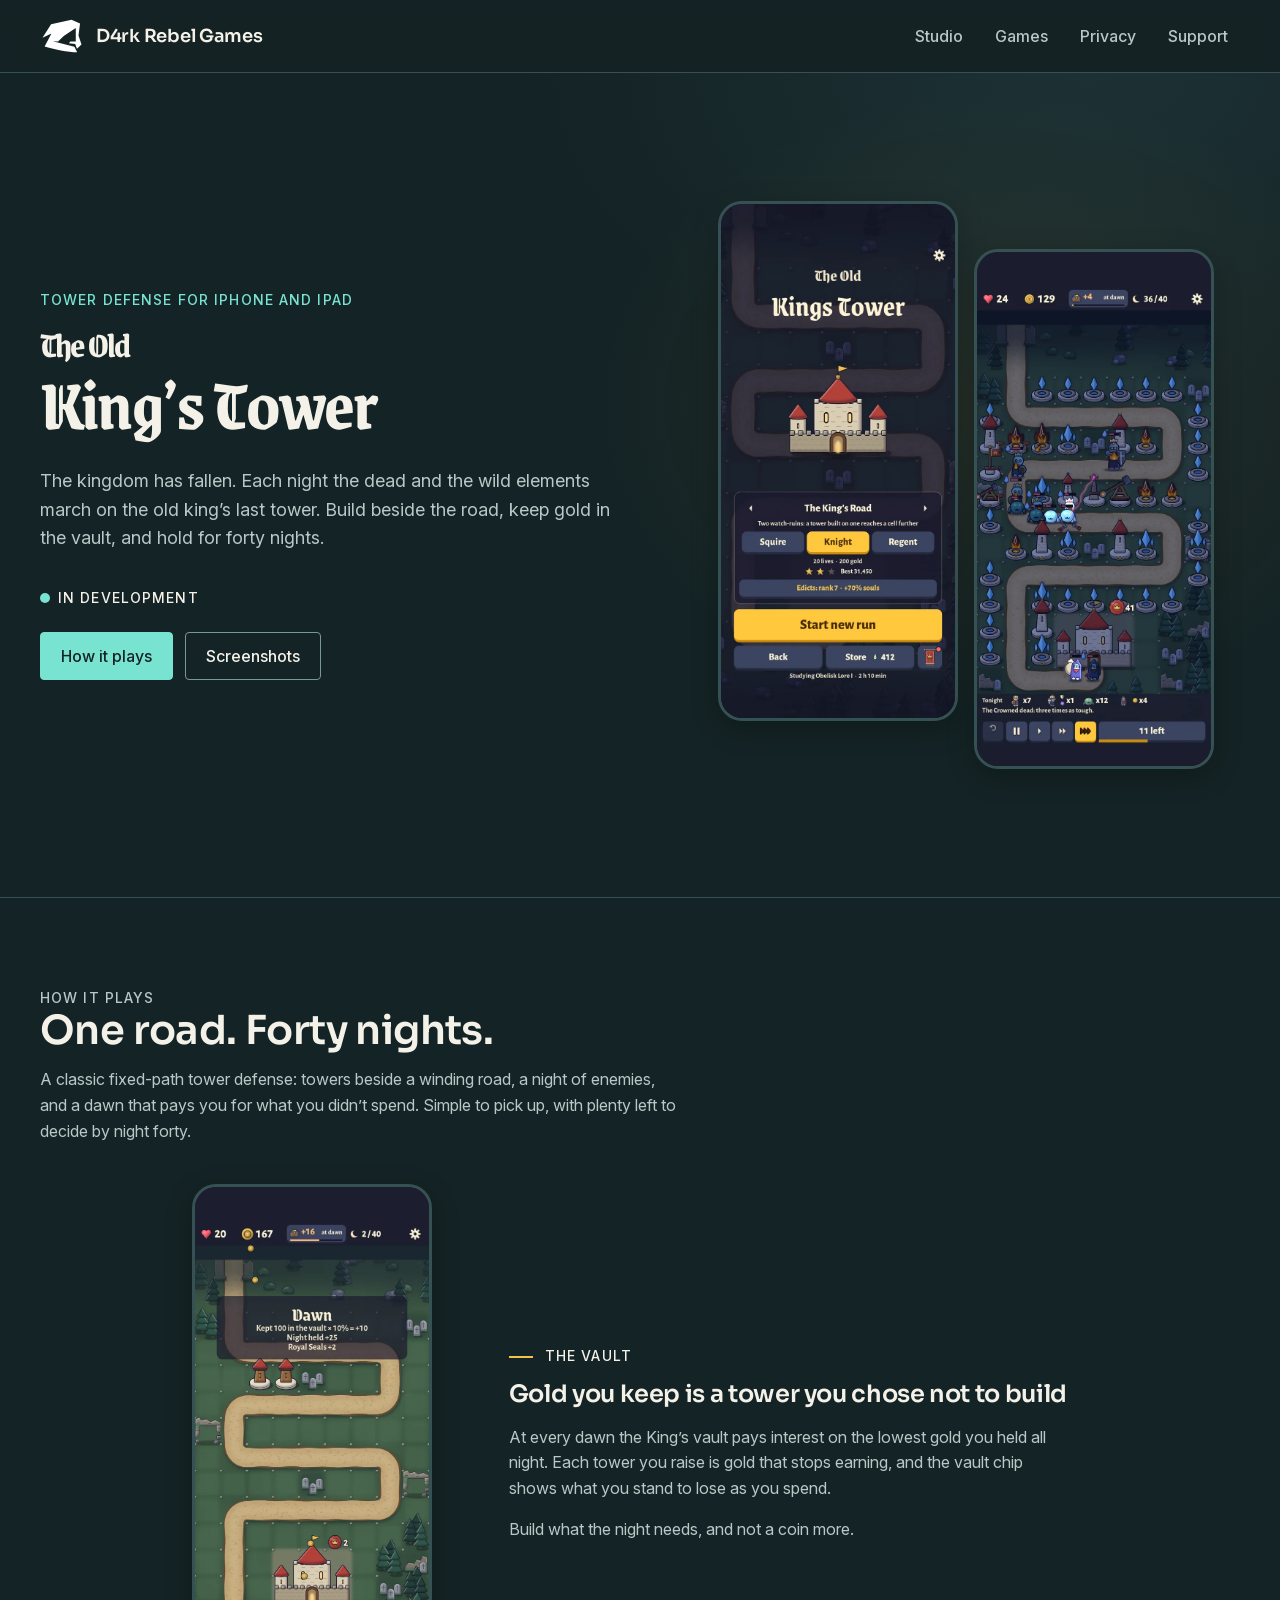
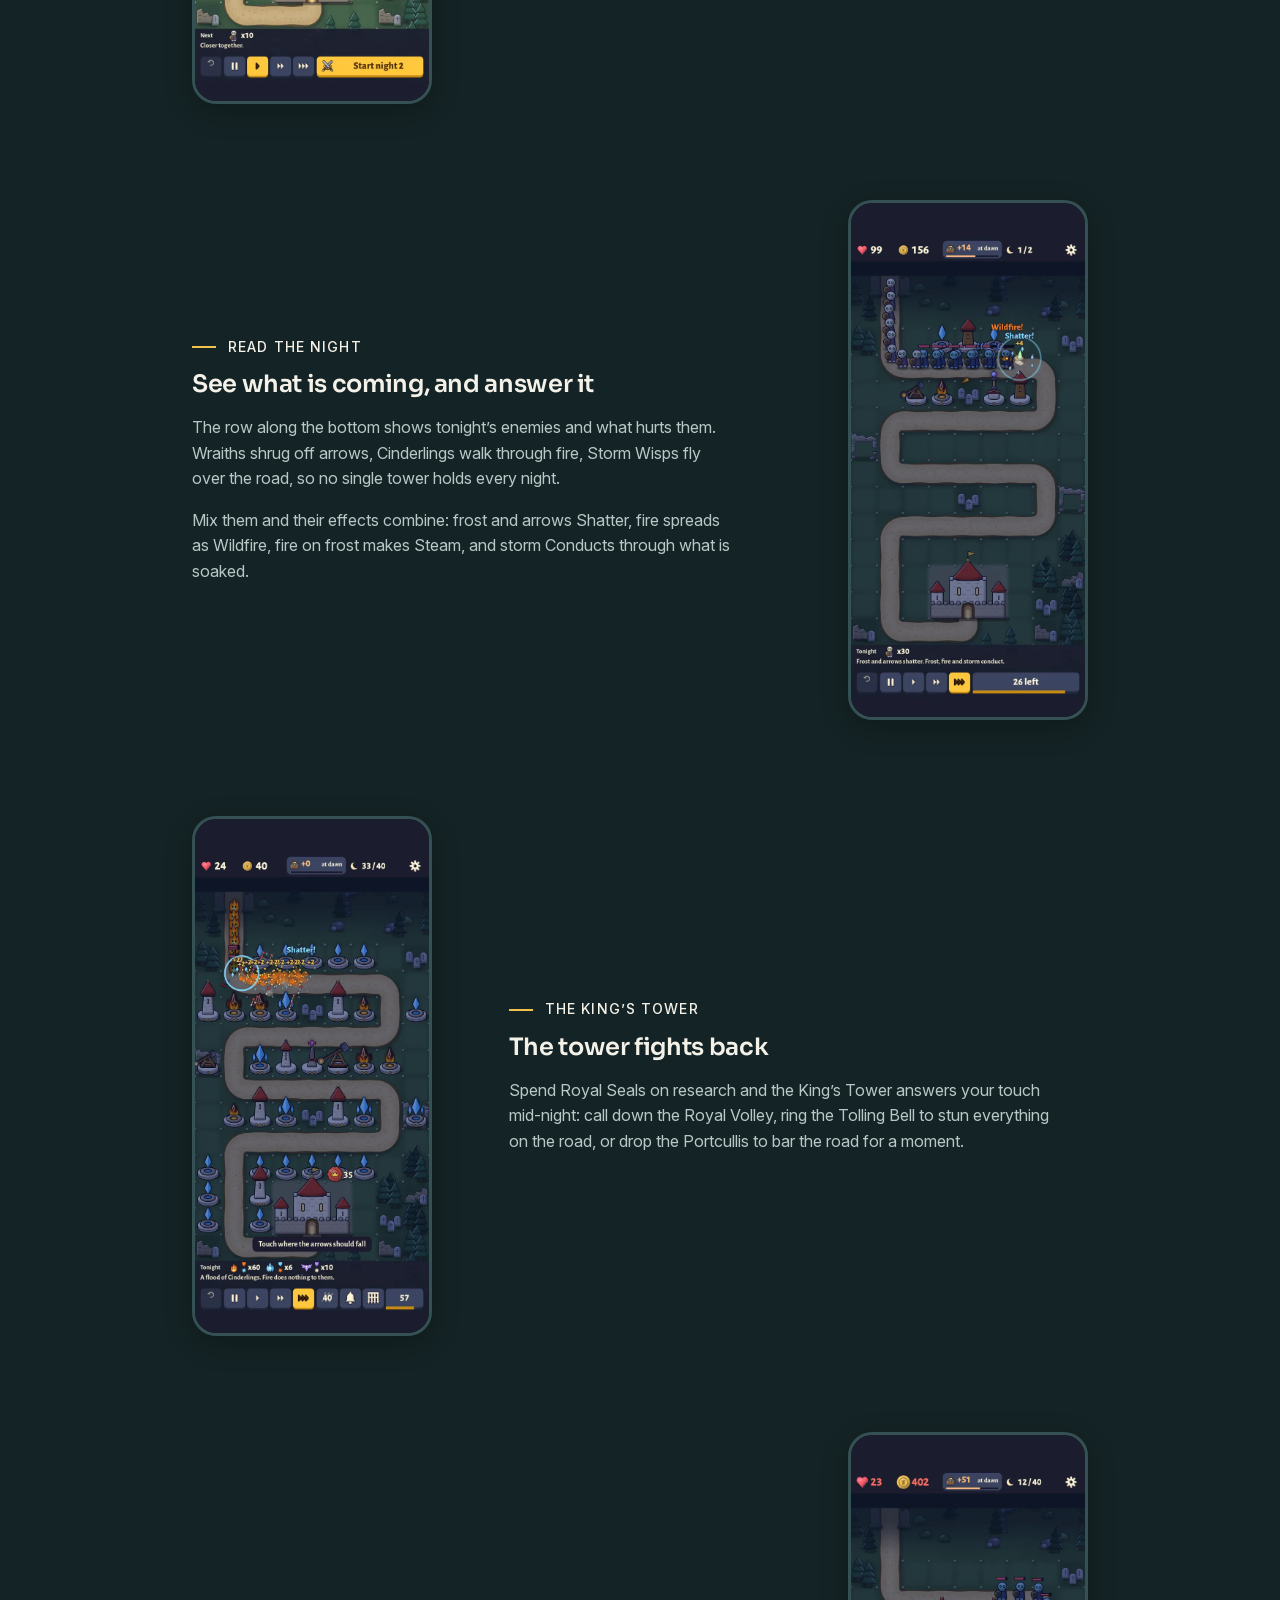
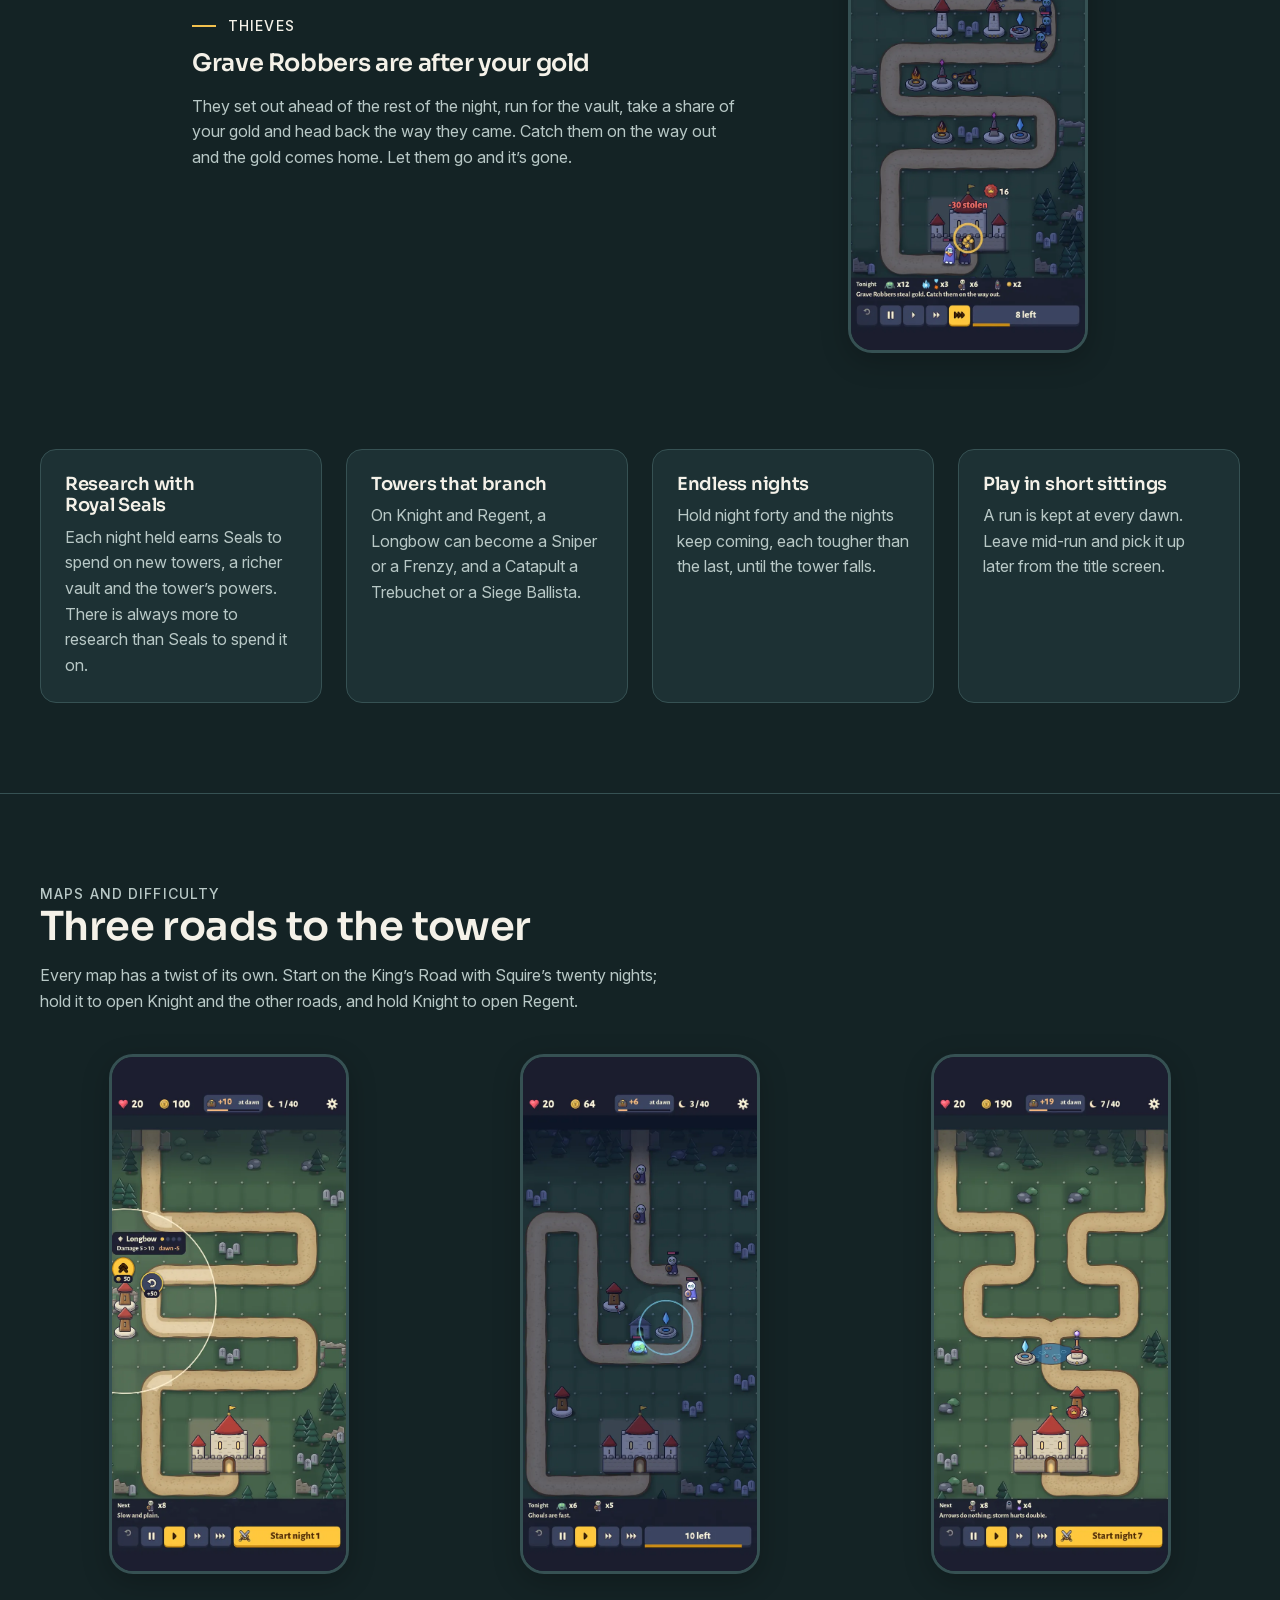
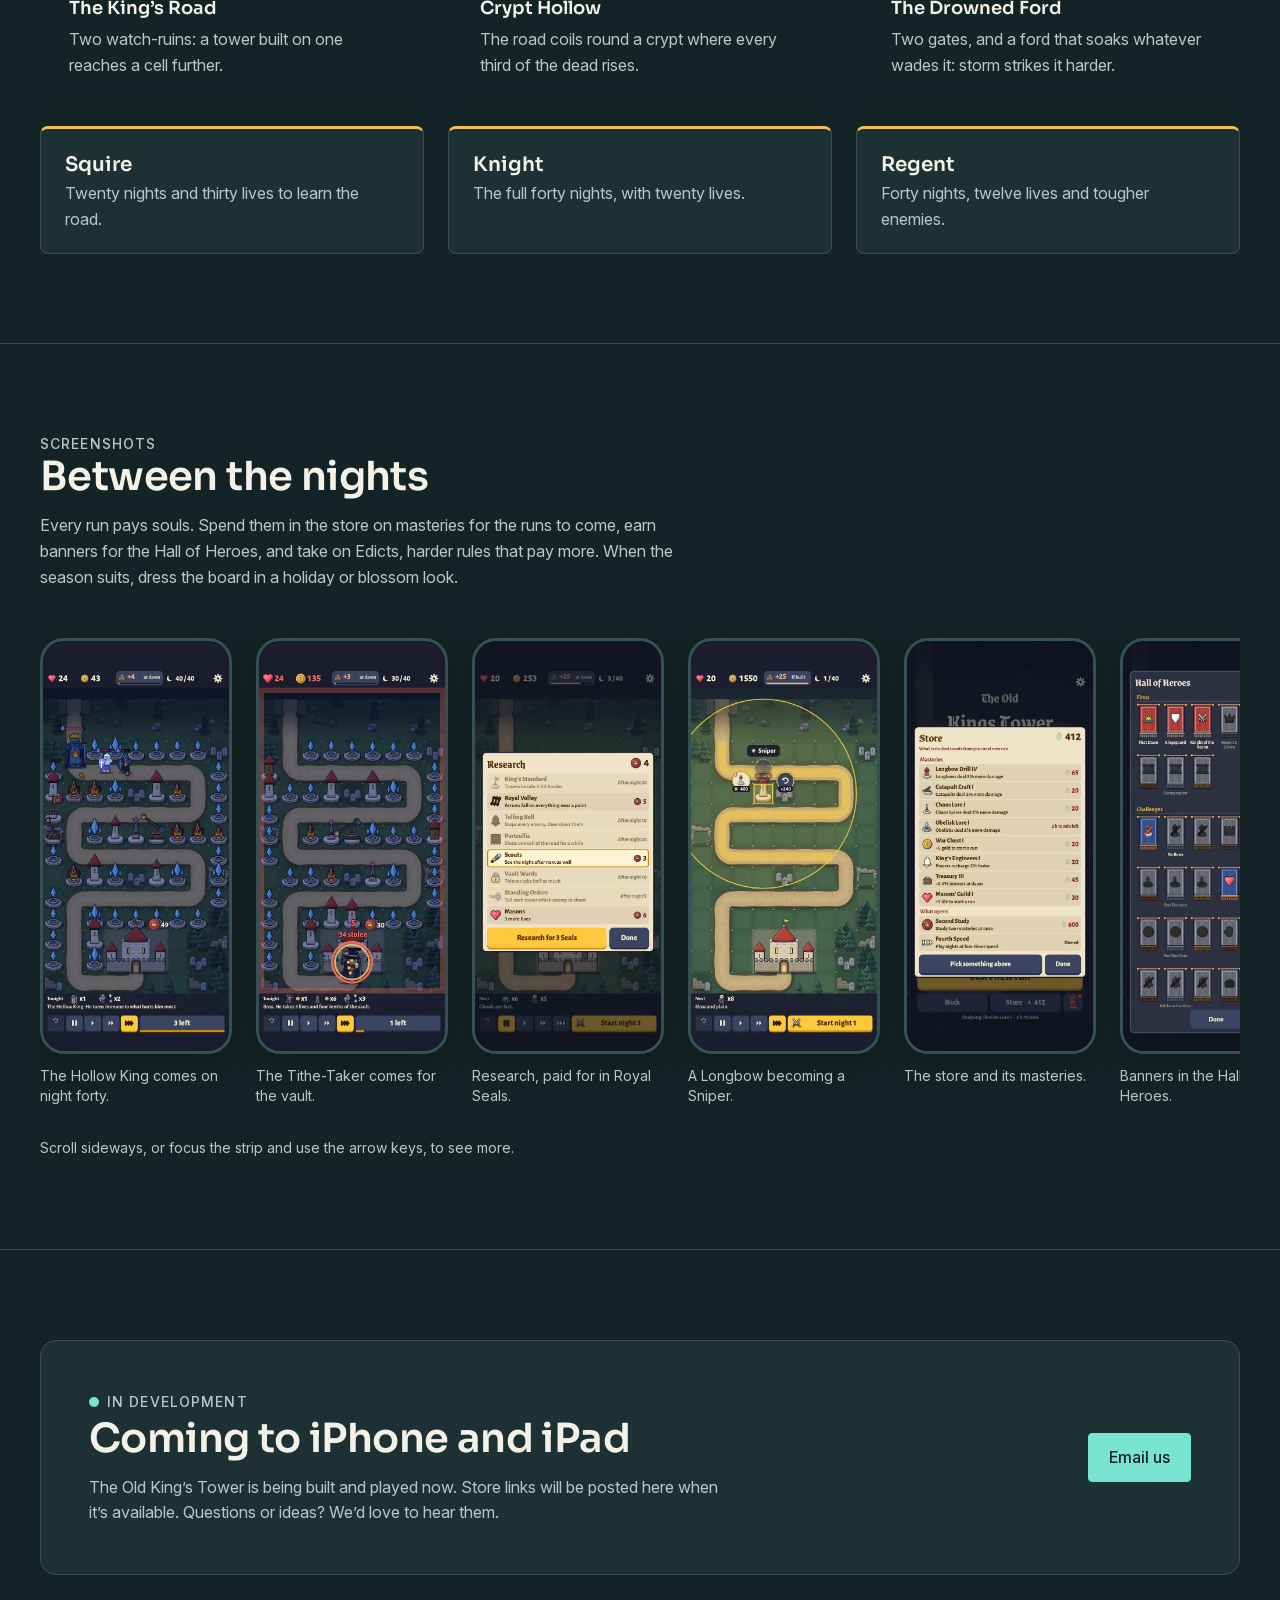
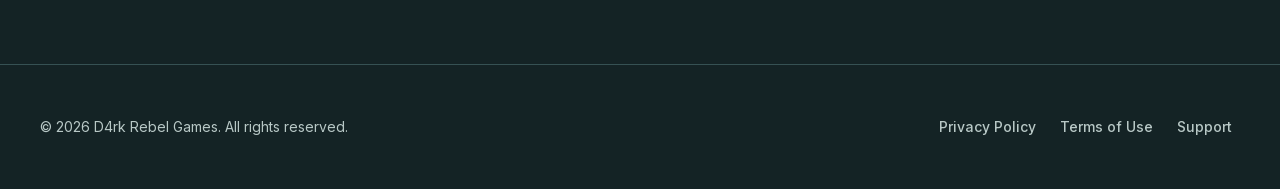
==== games/the-old-kings-tower/index.html @ 94cdd261 "Rebrand to Deep Teal and add The Old King's Tower page Apply the v1.0 brand kit: self-hosted Sora an" ====
<!doctype html>
<html lang="en" data-drg-theme="dark">
<head>
  <meta charset="utf-8">
  <meta name="viewport" content="width=device-width, initial-scale=1">
  <title>The Old King&rsquo;s Tower — D4rk Rebel Games</title>
  <meta name="description" content="The Old King&rsquo;s Tower is a tower defense for iPhone and iPad from D4rk Rebel Games. Build beside the road, bank gold for interest at dawn, and hold the old king's last tower for forty nights.">
  <meta name="theme-color" content="#142325">
  <link rel="canonical" href="https://d4rkrebel.com/games/the-old-kings-tower/">
  <link rel="icon" href="/brand/assets/icons/favicon.ico" sizes="32x32">
  <link rel="icon" href="/brand/assets/icons/favicon.svg" type="image/svg+xml">
  <link rel="apple-touch-icon" href="/brand/assets/icons/apple-touch-icon.png">
  <link rel="preload" href="/brand/assets/fonts/InterVariable.woff2" as="font" type="font/woff2" crossorigin>
  <link rel="preload" href="/brand/assets/fonts/Sora-latin-variable.woff2" as="font" type="font/woff2" crossorigin>
  <link rel="preload" href="/games/the-old-kings-tower/fonts/GrenzeGotisch.woff2" as="font" type="font/woff2" crossorigin>
  <link rel="stylesheet" href="/brand/css/fonts.css">
  <link rel="stylesheet" href="/brand/css/tokens.css">
  <link rel="stylesheet" href="/assets/styles.css">
  <link rel="stylesheet" href="/games/the-old-kings-tower/game.css">

  <meta property="og:type" content="website">
  <meta property="og:site_name" content="D4rk Rebel Games">
  <meta property="og:title" content="The Old King&rsquo;s Tower — a tower defense for iPhone and iPad">
  <meta property="og:description" content="Build beside the road, bank gold for interest at dawn, and hold the old king's last tower for forty nights.">
  <meta property="og:url" content="https://d4rkrebel.com/games/the-old-kings-tower/">
  <meta property="og:image" content="https://d4rkrebel.com/games/the-old-kings-tower/og.png">
  <meta property="og:image:width" content="1200">
  <meta property="og:image:height" content="630">
  <meta property="og:image:alt" content="The Old King&rsquo;s Tower title beside two phone screenshots of the game">
  <meta name="twitter:card" content="summary_large_image">

  <script type="application/ld+json">
  {
    "@context": "https://schema.org",
    "@type": "VideoGame",
    "name": "The Old King’s Tower",
    "url": "https://d4rkrebel.com/games/the-old-kings-tower/",
    "image": "https://d4rkrebel.com/games/the-old-kings-tower/og.png",
    "description": "A tower defense for iPhone and iPad. Build beside the road, bank gold for interest at dawn, and hold the old king's last tower for forty nights.",
    "genre": "Tower defense",
    "gamePlatform": ["iPhone", "iPad"],
    "operatingSystem": "iOS",
    "applicationCategory": "Game",
    "author": { "@type": "Organization", "name": "D4rk Rebel Games", "url": "https://d4rkrebel.com/" },
    "publisher": { "@type": "Organization", "name": "D4rk Rebel Games", "url": "https://d4rkrebel.com/" }
  }
  </script>
</head>
<body>
  <a class="skip-link" href="#main">Skip to content</a>

  <header class="site-header">
    <div class="wrap">
      <a class="brand" href="/" aria-label="D4rk Rebel Games — home">
        <img src="/brand/assets/logos/D4rk_Rebel_Folded_Hood_White.svg" alt="" width="600" height="520">
        <span>D4rk Rebel Games</span>
      </a>
      <nav class="nav" aria-label="Primary">
        <a href="/#studio">Studio</a>
        <a href="/#games">Games</a>
        <a href="/privacy.html">Privacy</a>
        <a href="/support.html">Support</a>
      </nav>
    </div>
  </header>

  <main id="main" class="okt">
    <section class="hero okt-hero">
      <div class="wrap">
        <div>
          <p class="eyebrow">Tower defense for iPhone and iPad</p>
          <h1 class="okt-title"><span>The Old</span> King&rsquo;s Tower</h1>
          <p class="lede">The kingdom has fallen. Each night the dead and the wild elements march on the old king&rsquo;s last tower. Build beside the road, keep gold in the vault, and hold for forty nights.</p>
          <p class="status">In development</p>
          <div class="actions">
            <a class="btn" href="#how">How it plays</a>
            <a class="btn ghost" href="#screenshots">Screenshots</a>
          </div>
        </div>
        <div class="okt-hero-shots">
          <img class="phone" src="images/title.webp" alt="The title screen: the King's Tower above a winding road, with the King's Road map chosen on Knight." width="640" height="1387" fetchpriority="high">
          <img class="phone" src="images/crowned.webp" alt="Night 36 of 40: crowned undead march along a road lined with frost, fire and arrow towers." width="640" height="1387">
        </div>
      </div>
    </section>

    <section class="block" id="how" aria-labelledby="how-heading">
      <div class="wrap">
        <div class="section-head">
          <p class="eyebrow">How it plays</p>
          <h2 id="how-heading">One road. Forty nights.</h2>
          <p>A classic fixed-path tower defense: towers beside a winding road, a night of enemies, and a dawn that pays you for what you didn&rsquo;t spend. Simple to pick up, with plenty left to decide by night forty.</p>
        </div>

        <div class="okt-features">
          <article class="okt-feature">
            <img class="phone" src="images/dawn.webp" alt="The dawn summary: gold kept in the vault earns interest, plus a bonus for the night held and Royal Seals." width="640" height="1387" loading="lazy">
            <div>
              <p class="okt-kicker">The vault</p>
              <h3>Gold you keep is a tower you chose not to build</h3>
              <p>At every dawn the King&rsquo;s vault pays interest on the lowest gold you held all night. Each tower you raise is gold that stops earning, and the vault chip shows what you stand to lose as you spend.</p>
              <p>Build what the night needs, and not a coin more.</p>
            </div>
          </article>

          <article class="okt-feature">
            <img class="phone" src="images/combos.webp" alt="Frost, fire and arrows meeting on a column of the dead, with Wildfire and Shatter called out." width="640" height="1387" loading="lazy">
            <div>
              <p class="okt-kicker">Read the night</p>
              <h3>See what is coming, and answer it</h3>
              <p>The row along the bottom shows tonight&rsquo;s enemies and what hurts them. Wraiths shrug off arrows, Cinderlings walk through fire, Storm Wisps fly over the road, so no single tower holds every night.</p>
              <p>Mix them and their effects combine: frost and arrows Shatter, fire spreads as Wildfire, fire on frost makes Steam, and storm Conducts through what is soaked.</p>
            </div>
          </article>

          <article class="okt-feature">
            <img class="phone" src="images/volley.webp" alt="The Royal Volley landing as a rain of arrows on a flood of Cinderlings." width="640" height="1387" loading="lazy">
            <div>
              <p class="okt-kicker">The King&rsquo;s Tower</p>
              <h3>The tower fights back</h3>
              <p>Spend Royal Seals on research and the King&rsquo;s Tower answers your touch mid-night: call down the Royal Volley, ring the Tolling Bell to stun everything on the road, or drop the Portcullis to bar the road for a moment.</p>
            </div>
          </article>

          <article class="okt-feature">
            <img class="phone" src="images/theft.webp" alt="A Grave Robber running back up the road with stolen gold from the vault." width="640" height="1387" loading="lazy">
            <div>
              <p class="okt-kicker">Thieves</p>
              <h3>Grave Robbers are after your gold</h3>
              <p>They set out ahead of the rest of the night, run for the vault, take a share of your gold and head back the way they came. Catch them on the way out and the gold comes home. Let them go and it&rsquo;s gone.</p>
            </div>
          </article>
        </div>

        <div class="okt-more">
          <div class="grid">
            <article class="card">
              <h3>Research with Royal Seals</h3>
              <p>Each night held earns Seals to spend on new towers, a richer vault and the tower&rsquo;s powers. There is always more to research than Seals to spend it on.</p>
            </article>
            <article class="card">
              <h3>Towers that branch</h3>
              <p>On Knight and Regent, a Longbow can become a Sniper or a Frenzy, and a Catapult a Trebuchet or a Siege Ballista.</p>
            </article>
            <article class="card">
              <h3>Endless nights</h3>
              <p>Hold night forty and the nights keep coming, each tougher than the last, until the tower falls.</p>
            </article>
            <article class="card">
              <h3>Play in short sittings</h3>
              <p>A run is kept at every dawn. Leave mid-run and pick it up later from the title screen.</p>
            </article>
          </div>
        </div>
      </div>
    </section>

    <section class="block" id="maps" aria-labelledby="maps-heading">
      <div class="wrap">
        <div class="section-head">
          <p class="eyebrow">Maps and difficulty</p>
          <h2 id="maps-heading">Three roads to the tower</h2>
          <p>Every map has a twist of its own. Start on the King&rsquo;s Road with Squire&rsquo;s twenty nights; hold it to open Knight and the other roads, and hold Knight to open Regent.</p>
        </div>

        <ul class="okt-maps">
          <li>
            <figure>
              <img class="phone" src="images/kings-road.webp" alt="The King's Road in daylight, with a Longbow built on a watch-ruin and its longer reach shown." width="640" height="1387" loading="lazy">
              <figcaption><strong>The King&rsquo;s Road</strong><span>Two watch-ruins: a tower built on one reaches a cell further.</span></figcaption>
            </figure>
          </li>
          <li>
            <figure>
              <img class="phone" src="images/crypt-hollow.webp" alt="Crypt Hollow, where the road coils around a crypt in the middle of the board." width="640" height="1387" loading="lazy">
              <figcaption><strong>Crypt Hollow</strong><span>The road coils round a crypt where every third of the dead rises.</span></figcaption>
            </figure>
          </li>
          <li>
            <figure>
              <img class="phone" src="images/drowned-ford.webp" alt="The Drowned Ford, where two roads from two gates merge at a ford." width="640" height="1387" loading="lazy">
              <figcaption><strong>The Drowned Ford</strong><span>Two gates, and a ford that soaks whatever wades it: storm strikes it harder.</span></figcaption>
            </figure>
          </li>
        </ul>

        <ul class="okt-modes" aria-label="Difficulties">
          <li><strong>Squire</strong><span>Twenty nights and thirty lives to learn the road.</span></li>
          <li><strong>Knight</strong><span>The full forty nights, with twenty lives.</span></li>
          <li><strong>Regent</strong><span>Forty nights, twelve lives and tougher enemies.</span></li>
        </ul>
      </div>
    </section>

    <section class="block" id="screenshots" aria-labelledby="screens-heading">
      <div class="wrap">
        <div class="section-head">
          <p class="eyebrow">Screenshots</p>
          <h2 id="screens-heading">Between the nights</h2>
          <p>Every run pays souls. Spend them in the store on masteries for the runs to come, earn banners for the Hall of Heroes, and take on Edicts, harder rules that pay more. When the season suits, dress the board in a holiday or blossom look.</p>
        </div>

        <ul class="okt-gallery" tabindex="0" aria-label="Screenshots, scroll sideways for more">
          <li><figure><img class="phone" src="images/hollow-king.webp" alt="Night 40: the Hollow King leads the last of the dead toward the tower." width="640" height="1387" loading="lazy"><figcaption>The Hollow King comes on night forty.</figcaption></figure></li>
          <li><figure><img class="phone" src="images/tithe-taker.webp" alt="The Tithe-Taker reaching the King's Tower and stealing gold from the vault." width="640" height="1387" loading="lazy"><figcaption>The Tithe-Taker comes for the vault.</figcaption></figure></li>
          <li><figure><img class="phone" src="images/research.webp" alt="The research list, with powers, the Treasury, Scouts and other upgrades priced in Royal Seals." width="640" height="1387" loading="lazy"><figcaption>Research, paid for in Royal Seals.</figcaption></figure></li>
          <li><figure><img class="phone" src="images/branch.webp" alt="A Longbow tower choosing its branch, with Sniper highlighted." width="640" height="1387" loading="lazy"><figcaption>A Longbow becoming a Sniper.</figcaption></figure></li>
          <li><figure><img class="phone" src="images/store.webp" alt="The store, where souls buy masteries such as Longbow Drill and Treasury upgrades." width="640" height="1387" loading="lazy"><figcaption>The store and its masteries.</figcaption></figure></li>
          <li><figure><img class="phone" src="images/hall-of-heroes.webp" alt="The Hall of Heroes, a wall of earned and locked banners." width="640" height="1387" loading="lazy"><figcaption>Banners in the Hall of Heroes.</figcaption></figure></li>
          <li><figure><img class="phone" src="images/edicts.webp" alt="The Edicts list, where harder rules such as Swift Dead and Thin Walls raise a run's rank." width="640" height="1387" loading="lazy"><figcaption>Edicts: harder rules, more souls.</figcaption></figure></li>
          <li><figure><img class="phone" src="images/holiday.webp" alt="The holiday look: a snowy board with the Hollow King on the road." width="640" height="1387" loading="lazy"><figcaption>The holiday look.</figcaption></figure></li>
          <li><figure><img class="phone" src="images/blossom.webp" alt="The blossom look: Crypt Hollow with pink blossom trees beside the road." width="640" height="1387" loading="lazy"><figcaption>The blossom look.</figcaption></figure></li>
        </ul>
        <p class="okt-gallery-hint">Scroll sideways, or focus the strip and use the arrow keys, to see more.</p>
      </div>
    </section>

    <section class="block" aria-labelledby="status-heading">
      <div class="wrap">
        <div class="okt-cta">
          <div>
            <p class="status">In development</p>
            <h2 id="status-heading">Coming to iPhone and iPad</h2>
            <p>The Old King&rsquo;s Tower is being built and played now. Store links will be posted here when it&rsquo;s available. Questions or ideas? We&rsquo;d love to hear them.</p>
          </div>
          <a class="btn" href="mailto:support@d4rkrebel.com?subject=The%20Old%20King%E2%80%99s%20Tower">Email us</a>
        </div>
      </div>
    </section>
  </main>

  <footer class="site-footer">
    <div class="wrap">
      <p>&copy; <span id="year">2026</span> D4rk Rebel Games. All rights reserved.</p>
      <nav aria-label="Legal">
        <a href="/privacy.html">Privacy Policy</a>
        <a href="/terms.html">Terms of Use</a>
        <a href="/support.html">Support</a>
      </nav>
    </div>
  </footer>
  <script>document.getElementById("year").textContent = new Date().getFullYear();</script>
</body>
</html>
---- brand/css/fonts.css ----
/* Self-hosted, unmodified font binaries. See ../licenses/. */
/* latin-ext */
@font-face {
  font-family: 'Sora';
  font-style: normal;
  font-weight: 100 800;
  font-display: swap;
  src: url(../assets/fonts/Sora-latin-ext-variable.woff2) format('woff2');
  unicode-range: U+0100-02BA, U+02BD-02C5, U+02C7-02CC, U+02CE-02D7, U+02DD-02FF, U+0304, U+0308, U+0329, U+1D00-1DBF, U+1E00-1E9F, U+1EF2-1EFF, U+2020, U+20A0-20AB, U+20AD-20C4, U+2113, U+2C60-2C7F, U+A720-A7FF;
}
/* latin */
@font-face {
  font-family: 'Sora';
  font-style: normal;
  font-weight: 100 800;
  font-display: swap;
  src: url(../assets/fonts/Sora-latin-variable.woff2) format('woff2');
  unicode-range: U+0000-00FF, U+0131, U+0152-0153, U+02BB-02BC, U+02C6, U+02DA, U+02DC, U+0304, U+0308, U+0329, U+2000-206F, U+20AC, U+2122, U+2191, U+2193, U+2212, U+2215, U+FEFF, U+FFFD;
}

@font-face {
  font-family: 'Inter';
  font-style: normal;
  font-weight: 100 900;
  font-display: swap;
  src: url('../assets/fonts/InterVariable.woff2') format('woff2');
}
@font-face {
  font-family: 'Inter';
  font-style: italic;
  font-weight: 100 900;
  font-display: swap;
  src: url('../assets/fonts/InterVariable-Italic.woff2') format('woff2');
}
---- brand/css/tokens.css ----
/* Generated from tokens/design-tokens.json. Run npm run build after edits. */
:root {
  --drg-palette-ink: #142325;
  --drg-palette-teal: #12636B;
  --drg-palette-mint: #78E3D1;
  --drg-palette-paper: #F4F1E8;
  --drg-palette-muted: #B8C8C6;
  --drg-palette-muted-light: #4F6868;
  --drg-palette-surface-dark: #1D3134;
  --drg-palette-raised-dark: #274145;
  --drg-palette-surface-light: #FFFFFF;
  --drg-palette-raised-light: #E6EEEA;
  --drg-palette-border-dark: #789894;
  --drg-palette-border-light: #667F7B;
  --drg-palette-divider-dark: #365153;
  --drg-palette-divider-light: #CCDAD4;
  --drg-palette-mint-hover: #A3F1E4;
  --drg-palette-mint-active: #58C9B7;
  --drg-palette-teal-hover: #0E4C53;
  --drg-palette-teal-active: #0A3E44;
  --drg-palette-error-dark: #FFB4AB;
  --drg-palette-error-light: #A32620;
  --drg-palette-success-dark: #8ED7AB;
  --drg-palette-success-light: #24683F;
  --drg-palette-warning-dark: #F3CB7C;
  --drg-palette-warning-light: #7A4D08;
  --drg-font-display: "Sora", system-ui, sans-serif;
  --drg-font-body: "Inter", system-ui, sans-serif;
  --drg-weight-display: 600;
  --drg-weight-body: 400;
  --drg-weight-label: 500;
  --drg-weight-strong: 600;
  --drg-size-hero: clamp(2.5rem, 1.5rem + 4vw, 4.5rem);
  --drg-size-h1: clamp(2rem, 1.5rem + 2.5vw, 3.5rem);
  --drg-size-h2: clamp(1.75rem, 1.25rem + 2vw, 2.5rem);
  --drg-size-h3: 1.5rem;
  --drg-size-lead: 1.125rem;
  --drg-size-body: 1rem;
  --drg-size-small: 0.875rem;
  --drg-size-caption: 0.75rem;
  --drg-leading-display: 1.08;
  --drg-leading-heading: 1.2;
  --drg-leading-body: 1.6;
  --drg-leading-label: 1.4;
  --drg-tracking-display: -0.025em;
  --drg-tracking-heading: -0.015em;
  --drg-tracking-body: 0em;
  --drg-tracking-eyebrow: 0.08em;
  --drg-space-0: 0rem;
  --drg-space-1: 0.25rem;
  --drg-space-2: 0.5rem;
  --drg-space-3: 0.75rem;
  --drg-space-4: 1rem;
  --drg-space-5: 1.25rem;
  --drg-space-6: 1.5rem;
  --drg-space-8: 2rem;
  --drg-space-10: 2.5rem;
  --drg-space-12: 3rem;
  --drg-space-16: 4rem;
  --drg-space-20: 5rem;
  --drg-space-24: 6rem;
  --drg-space-32: 8rem;
  --drg-radius-sm: 0.25rem;
  --drg-radius-md: 0.5rem;
  --drg-radius-lg: 1rem;
  --drg-radius-pill: 9999px;
  --drg-layout-max-width: 75rem;
  --drg-layout-reading-width: 65ch;
  --drg-layout-gutter: clamp(1rem, 3vw, 2rem);
  --drg-layout-section-gap: clamp(3rem, 7vw, 6rem);
  --drg-layout-control-height: 2.75rem;
  --drg-motion-fast: 120ms;
  --drg-motion-normal: 180ms;
  --drg-motion-slow: 300ms;
  --drg-motion-ease: cubic-bezier(0.2, 0.7, 0.2, 1);
  --drg-border-width: 1px;
  --drg-border-focus-width: 3px;
  --drg-border-focus-offset: 3px;
  --drg-shadow-dark: 0 8px 28px rgb(0 0 0 / 0.22);
  --drg-shadow-light: 0 8px 28px rgb(20 35 37 / 0.08);
}

:root, [data-drg-theme="dark"] {
  color-scheme: dark;
  --drg-color-background: #142325;
  --drg-rgb-background: 20 35 37;
  --drg-color-surface: #1D3134;
  --drg-rgb-surface: 29 49 52;
  --drg-color-raised: #274145;
  --drg-rgb-raised: 39 65 69;
  --drg-color-text: #F4F1E8;
  --drg-rgb-text: 244 241 232;
  --drg-color-muted: #B8C8C6;
  --drg-rgb-muted: 184 200 198;
  --drg-color-accent: #78E3D1;
  --drg-rgb-accent: 120 227 209;
  --drg-color-accent-hover: #A3F1E4;
  --drg-rgb-accent-hover: 163 241 228;
  --drg-color-accent-active: #58C9B7;
  --drg-rgb-accent-active: 88 201 183;
  --drg-color-on-accent: #142325;
  --drg-rgb-on-accent: 20 35 37;
  --drg-color-link: #78E3D1;
  --drg-rgb-link: 120 227 209;
  --drg-color-link-hover: #A3F1E4;
  --drg-rgb-link-hover: 163 241 228;
  --drg-color-border: #789894;
  --drg-rgb-border: 120 152 148;
  --drg-color-divider: #365153;
  --drg-rgb-divider: 54 81 83;
  --drg-color-focus: #78E3D1;
  --drg-rgb-focus: 120 227 209;
  --drg-color-error: #FFB4AB;
  --drg-rgb-error: 255 180 171;
  --drg-color-success: #8ED7AB;
  --drg-rgb-success: 142 215 171;
  --drg-color-warning: #F3CB7C;
  --drg-rgb-warning: 243 203 124;
  --drg-color-selection: #78E3D1;
  --drg-rgb-selection: 120 227 209;
  --drg-color-on-selection: #142325;
  --drg-rgb-on-selection: 20 35 37;
  --drg-elevation: var(--drg-shadow-dark);
}

[data-drg-theme="light"] {
  color-scheme: light;
  --drg-color-background: #F4F1E8;
  --drg-rgb-background: 244 241 232;
  --drg-color-surface: #FFFFFF;
  --drg-rgb-surface: 255 255 255;
  --drg-color-raised: #E6EEEA;
  --drg-rgb-raised: 230 238 234;
  --drg-color-text: #142325;
  --drg-rgb-text: 20 35 37;
  --drg-color-muted: #4F6868;
  --drg-rgb-muted: 79 104 104;
  --drg-color-accent: #12636B;
  --drg-rgb-accent: 18 99 107;
  --drg-color-accent-hover: #0E4C53;
  --drg-rgb-accent-hover: 14 76 83;
  --drg-color-accent-active: #0A3E44;
  --drg-rgb-accent-active: 10 62 68;
  --drg-color-on-accent: #F4F1E8;
  --drg-rgb-on-accent: 244 241 232;
  --drg-color-link: #12636B;
  --drg-rgb-link: 18 99 107;
  --drg-color-link-hover: #0E4C53;
  --drg-rgb-link-hover: 14 76 83;
  --drg-color-border: #667F7B;
  --drg-rgb-border: 102 127 123;
  --drg-color-divider: #CCDAD4;
  --drg-rgb-divider: 204 218 212;
  --drg-color-focus: #12636B;
  --drg-rgb-focus: 18 99 107;
  --drg-color-error: #A32620;
  --drg-rgb-error: 163 38 32;
  --drg-color-success: #24683F;
  --drg-rgb-success: 36 104 63;
  --drg-color-warning: #7A4D08;
  --drg-rgb-warning: 122 77 8;
  --drg-color-selection: #12636B;
  --drg-rgb-selection: 18 99 107;
  --drg-color-on-selection: #F4F1E8;
  --drg-rgb-on-selection: 244 241 232;
  --drg-elevation: var(--drg-shadow-light);
}
---- assets/styles.css ----
/*
 * D4rk Rebel Games site styles.
 * Values come from the brand tokens in /brand/css/tokens.css (source: design/tokens/design-tokens.json).
 * Use the semantic --drg-color-* tokens here, not hex codes, so the light theme keeps working.
 */

:root {
  --header-h: 4.5rem;
}

*, *::before, *::after { box-sizing: border-box; }

html { scroll-behavior: smooth; scroll-padding-top: calc(var(--header-h) + var(--drg-space-4)); }

body {
  margin: 0;
  min-height: 100vh;
  display: flex;
  flex-direction: column;
  background: var(--drg-color-background);
  color: var(--drg-color-text);
  font-family: var(--drg-font-body);
  font-size: var(--drg-size-body);
  font-weight: var(--drg-weight-body);
  line-height: var(--drg-leading-body);
  font-optical-sizing: auto;
  -webkit-font-smoothing: antialiased;
}

::selection { background: var(--drg-color-selection); color: var(--drg-color-on-selection); }

img, svg { max-width: 100%; }
strong, b { font-weight: var(--drg-weight-strong); }

h1, h2, h3 {
  font-family: var(--drg-font-display);
  font-weight: var(--drg-weight-display);
  line-height: var(--drg-leading-heading);
  letter-spacing: var(--drg-tracking-heading);
  text-wrap: balance;
}

a {
  color: var(--drg-color-link);
  text-decoration: underline;
  text-decoration-thickness: 1px;
  text-underline-offset: 0.2em;
  transition: color var(--drg-motion-fast) var(--drg-motion-ease);
}
a:hover { color: var(--drg-color-link-hover); }

:focus-visible {
  outline: var(--drg-border-focus-width) solid var(--drg-color-focus);
  outline-offset: var(--drg-border-focus-offset);
  border-radius: var(--drg-radius-sm);
}

.skip-link {
  position: absolute; left: -999px; top: 0; z-index: 20;
  padding: var(--drg-space-2) var(--drg-space-4);
  background: var(--drg-color-accent); color: var(--drg-color-on-accent);
  font-weight: var(--drg-weight-label); text-decoration: none;
  border-radius: var(--drg-radius-sm);
}
.skip-link:focus { left: var(--drg-space-4); top: var(--drg-space-4); }

.wrap {
  width: min(100% - 2 * var(--drg-layout-gutter), var(--drg-layout-max-width));
  margin-inline: auto;
}

/* Header */
.site-header {
  position: sticky; top: 0; z-index: 10;
  background: rgb(var(--drg-rgb-background) / 0.9);
  backdrop-filter: blur(10px);
  -webkit-backdrop-filter: blur(10px);
  border-bottom: var(--drg-border-width) solid var(--drg-color-divider);
}
.site-header .wrap {
  display: flex; align-items: center; justify-content: space-between;
  gap: var(--drg-space-4); min-height: var(--header-h);
}
.brand {
  display: inline-flex; align-items: center; gap: var(--drg-space-3);
  color: var(--drg-color-text); text-decoration: none;
  font-family: var(--drg-font-display); font-weight: var(--drg-weight-display);
  font-size: 1.125rem; letter-spacing: var(--drg-tracking-heading); line-height: 1;
}
.brand:hover { color: var(--drg-color-text); }
.brand img { display: block; width: 2.75rem; height: auto; }
.nav { display: flex; flex-wrap: wrap; gap: var(--drg-space-1) var(--drg-space-2); }
.nav a {
  display: inline-flex; align-items: center; min-height: var(--drg-layout-control-height);
  padding-inline: var(--drg-space-3);
  color: var(--drg-color-muted); text-decoration: none;
  font-weight: var(--drg-weight-label); line-height: var(--drg-leading-label);
  border-radius: var(--drg-radius-sm);
}
.nav a:hover { color: var(--drg-color-text); }
.nav a[aria-current="page"] {
  color: var(--drg-color-text);
  text-decoration: underline; text-decoration-color: var(--drg-color-accent);
  text-decoration-thickness: 2px; text-underline-offset: 0.45em;
}

/* Shared type */
.eyebrow {
  margin: 0 0 var(--drg-space-4);
  color: var(--drg-color-accent);
  font-size: var(--drg-size-small); font-weight: var(--drg-weight-label);
  letter-spacing: var(--drg-tracking-eyebrow); text-transform: uppercase; line-height: var(--drg-leading-label);
}
.lede {
  margin: 0 0 var(--drg-space-8);
  max-width: 36rem;
  color: var(--drg-color-muted);
  font-size: var(--drg-size-lead);
}

/* Buttons */
.actions { display: flex; flex-wrap: wrap; gap: var(--drg-space-3); }
.btn {
  display: inline-flex; align-items: center; justify-content: center; gap: var(--drg-space-2);
  min-height: var(--drg-layout-control-height); max-width: 100%;
  padding: var(--drg-space-3) var(--drg-space-5);
  background: var(--drg-color-accent); color: var(--drg-color-on-accent);
  border: var(--drg-border-width) solid var(--drg-color-accent); border-radius: var(--drg-radius-sm);
  font-weight: var(--drg-weight-label); line-height: var(--drg-leading-label); text-decoration: none;
  transition: background-color var(--drg-motion-normal) var(--drg-motion-ease), border-color var(--drg-motion-normal) var(--drg-motion-ease);
}
.btn:hover { background: var(--drg-color-accent-hover); border-color: var(--drg-color-accent-hover); color: var(--drg-color-on-accent); }
.btn:active { background: var(--drg-color-accent-active); border-color: var(--drg-color-accent-active); }
.btn.ghost { background: transparent; color: var(--drg-color-text); border-color: var(--drg-color-border); }
.btn.ghost:hover, .btn.ghost:active { background: var(--drg-color-raised); border-color: var(--drg-color-focus); color: var(--drg-color-text); }

/* Hero */
.hero {
  position: relative; overflow: hidden;
  padding-block: clamp(4rem, 10vw, 8rem);
  border-bottom: var(--drg-border-width) solid var(--drg-color-divider);
}
.hero::before {
  content: ""; position: absolute; inset: 0; pointer-events: none;
  background: radial-gradient(50rem 30rem at 85% 0%, rgb(var(--drg-rgb-surface) / 1), transparent 70%);
}
.hero .wrap {
  position: relative;
  display: grid; grid-template-columns: minmax(0, 1.35fr) minmax(0, 1fr);
  gap: var(--drg-space-12); align-items: center;
}
.hero h1 {
  margin: 0 0 var(--drg-space-6);
  font-size: var(--drg-size-hero);
  line-height: var(--drg-leading-display);
  letter-spacing: var(--drg-tracking-display);
}
.hero h1 em { font-style: normal; color: var(--drg-color-accent); }
.hero-mark { justify-self: center; width: min(100%, 20rem); height: auto; }

/* Sections */
section.block {
  padding-block: var(--drg-layout-section-gap);
  border-bottom: var(--drg-border-width) solid var(--drg-color-divider);
}
section.block:last-of-type { border-bottom: 0; }
.section-head { max-width: 40rem; margin-bottom: var(--drg-space-10); }
.section-head h2 { margin: 0 0 var(--drg-space-3); font-size: var(--drg-size-h2); }
.section-head p { margin: 0; color: var(--drg-color-muted); }

.grid { display: grid; grid-template-columns: repeat(3, minmax(0, 1fr)); gap: var(--drg-space-6); }
.card {
  background: var(--drg-color-surface);
  border: var(--drg-border-width) solid var(--drg-color-divider);
  border-radius: var(--drg-radius-lg);
  padding: var(--drg-space-6);
}
.card h3 { margin: var(--drg-space-4) 0 var(--drg-space-2); font-size: 1.25rem; }
.card p { margin: 0; color: var(--drg-color-muted); }
.icon {
  width: 2.75rem; height: 2.75rem; display: grid; place-items: center;
  border-radius: var(--drg-radius-md);
  background: var(--drg-color-raised); color: var(--drg-color-accent);
}
.icon svg { width: 1.375rem; height: 1.375rem; }

/* Game feature on the home page */
.game-feature {
  display: grid; grid-template-columns: minmax(0, 1fr) minmax(0, 1.1fr);
  align-items: center; gap: var(--drg-space-10);
  background: var(--drg-color-surface);
  border: var(--drg-border-width) solid var(--drg-color-divider);
  border-radius: var(--drg-radius-lg);
  padding: clamp(1.5rem, 4vw, 3rem);
  overflow: hidden;
}
.game-feature h3 { margin: 0 0 var(--drg-space-3); font-size: var(--drg-size-h2); }
.game-feature h3 a { color: inherit; text-decoration: none; }
.game-feature h3 a:hover { color: var(--drg-color-link-hover); }
.game-feature p { margin: 0 0 var(--drg-space-6); color: var(--drg-color-muted); max-width: 34rem; }
.game-feature .shots { display: flex; justify-content: center; gap: var(--drg-space-4); }
.game-feature .shots img { width: min(46%, 13rem); }
.game-feature .shots img + img { margin-top: var(--drg-space-12); }

.tags { display: flex; flex-wrap: wrap; gap: var(--drg-space-2); margin: 0 0 var(--drg-space-4); padding: 0; list-style: none; }
.tags li {
  padding: var(--drg-space-1) var(--drg-space-3);
  border: var(--drg-border-width) solid var(--drg-color-border); border-radius: var(--drg-radius-pill);
  color: var(--drg-color-text);
  font-size: var(--drg-size-small); font-weight: var(--drg-weight-label); line-height: var(--drg-leading-label);
}

.status {
  display: inline-flex; align-items: center; gap: var(--drg-space-2);
  margin: 0 0 var(--drg-space-4);
  color: var(--drg-color-text);
  font-size: var(--drg-size-small); font-weight: var(--drg-weight-label);
  letter-spacing: var(--drg-tracking-eyebrow); text-transform: uppercase; line-height: var(--drg-leading-label);
}
.status::before {
  content: ""; width: 0.625rem; height: 0.625rem; border-radius: 50%;
  background: var(--drg-color-accent);
  box-shadow: 0 0 0 0 rgb(var(--drg-rgb-accent) / 0.6);
  animation: pulse 2s infinite;
}
@keyframes pulse {
  70% { box-shadow: 0 0 0 0.6rem rgb(var(--drg-rgb-accent) / 0); }
  100% { box-shadow: 0 0 0 0 rgb(var(--drg-rgb-accent) / 0); }
}

/* Phone-shaped screenshot */
.phone {
  display: block; height: auto; aspect-ratio: 640 / 1387;
  border: 3px solid var(--drg-color-divider);
  border-radius: 1.5rem;
  background: var(--drg-color-surface);
  box-shadow: var(--drg-elevation);
}

.values {
  list-style: none; padding: 0; margin: 0;
  display: grid; grid-template-columns: repeat(2, minmax(0, 1fr)); gap: var(--drg-space-6) var(--drg-space-10);
}
.values li { border-left: 2px solid var(--drg-color-accent); padding-left: var(--drg-space-4); }
.values strong { display: block; margin-bottom: var(--drg-space-1); font-family: var(--drg-font-display); font-weight: var(--drg-weight-display); font-size: 1.125rem; }
.values span { color: var(--drg-color-muted); }

/* Legal and support pages */
.legal { padding-block: clamp(3rem, 7vw, 5rem); flex: 1; }
.legal .wrap { max-width: var(--drg-layout-reading-width); }
.legal h1 { margin: 0 0 var(--drg-space-2); font-size: var(--drg-size-h1); }
.legal .updated { margin: 0 0 var(--drg-space-10); color: var(--drg-color-muted); font-size: var(--drg-size-small); }
.legal h2 { margin: var(--drg-space-10) 0 var(--drg-space-2); font-size: 1.375rem; }
.legal ul { padding-left: var(--drg-space-5); }
.legal li + li { margin-top: var(--drg-space-1); }
.contact-card {
  display: flex; align-items: center; flex-wrap: wrap; gap: var(--drg-space-4);
  margin-bottom: var(--drg-space-4); padding: var(--drg-space-6);
  background: var(--drg-color-surface);
  border: var(--drg-border-width) solid var(--drg-color-divider);
  border-radius: var(--drg-radius-lg);
}
.legal .contact-card h2 { margin: 0; color: var(--drg-color-muted); font-family: var(--drg-font-body); font-size: var(--drg-size-small); font-weight: var(--drg-weight-label); letter-spacing: 0; }
.contact-card p { margin: 0; }
.contact-email { font-size: clamp(1.125rem, 4vw, 1.375rem); font-weight: var(--drg-weight-strong); overflow-wrap: anywhere; }

/* Footer */
main { flex: 1; }
.site-footer {
  padding-block: var(--drg-space-10);
  border-top: var(--drg-border-width) solid var(--drg-color-divider);
  color: var(--drg-color-muted); font-size: var(--drg-size-small);
}
.site-footer .wrap { display: flex; flex-wrap: wrap; align-items: center; justify-content: space-between; gap: var(--drg-space-4); }
.site-footer p { margin: 0; }
.site-footer nav { display: flex; flex-wrap: wrap; gap: var(--drg-space-1) var(--drg-space-2); }
.site-footer nav a {
  display: inline-flex; align-items: center; min-height: var(--drg-layout-control-height); padding-inline: var(--drg-space-2);
  color: var(--drg-color-muted); text-decoration: none; font-weight: var(--drg-weight-label);
}
.site-footer nav a:hover { color: var(--drg-color-text); text-decoration: underline; }

@media (max-width: 860px) {
  .hero .wrap { grid-template-columns: minmax(0, 1fr); gap: var(--drg-space-8); }
  .hero-mark { order: -1; width: 8rem; justify-self: start; }
  .grid { grid-template-columns: minmax(0, 1fr); }
  .values { grid-template-columns: minmax(0, 1fr); }
  .game-feature { grid-template-columns: minmax(0, 1fr); }
}
@media (max-width: 600px) {
  :root { --header-h: auto; }
  html { scroll-padding-top: 7rem; }
  .site-header { position: static; }
  .site-header .wrap { flex-direction: column; align-items: flex-start; gap: 0; padding-block: var(--drg-space-3) var(--drg-space-1); }
  .nav { margin-left: calc(-1 * var(--drg-space-3)); }
}

@media (prefers-reduced-motion: reduce) {
  html { scroll-behavior: auto; }
  *, *::before, *::after { animation: none !important; transition: none !important; }
}
---- games/the-old-kings-tower/game.css ----
/*
 * The Old King’s Tower page. Studio chrome comes from /assets/styles.css and the brand tokens;
 * this file only frames the game: its title lettering (Grenze Gotisch, the game's own display
 * font, OFL: fonts/GrenzeGotisch-OFL.txt) and the screenshot layouts.
 */

@font-face {
  font-family: "Grenze Gotisch";
  font-style: normal;
  font-weight: 100 900;
  font-display: swap;
  src: url("fonts/GrenzeGotisch.woff2") format("woff2");
}

.okt {
  /* Taken from the game's palette (ui/palette.gd): used for decoration only, never for text or controls. */
  --okt-gold: #f2c14e;
  --okt-roof: #b2413a;
}

/* Hero */
.okt-hero .wrap { grid-template-columns: minmax(0, 1.1fr) minmax(0, 1fr); }
.okt-hero::before {
  background:
    radial-gradient(36rem 28rem at 78% 40%, rgb(242 193 78 / 0.08), transparent 70%),
    radial-gradient(50rem 30rem at 85% 0%, rgb(var(--drg-rgb-surface) / 1), transparent 70%);
}
.okt-title {
  margin: 0 0 var(--drg-space-6);
  font-family: "Grenze Gotisch", var(--drg-font-display);
  font-weight: 700;
  font-size: clamp(3.25rem, 1.5rem + 7vw, 6.5rem);
  line-height: 0.95;
  letter-spacing: 0;
  text-wrap: balance;
}
.okt-title span { display: block; font-size: 0.5em; line-height: 1.1; }
.okt-hero .status { margin-bottom: var(--drg-space-6); }
.okt-hero-shots {
  position: relative;
  display: flex; justify-content: center; gap: var(--drg-space-4);
  padding-bottom: var(--drg-space-12);
}
.okt-hero-shots .phone { width: min(48%, 15rem); }
.okt-hero-shots .phone + .phone { transform: translateY(var(--drg-space-12)); }

/* Feature rows */
.okt-features { display: grid; gap: clamp(3rem, 8vw, 6rem); max-width: 56rem; margin-inline: auto; }
.okt-feature {
  display: grid; grid-template-columns: minmax(0, 15rem) minmax(0, 1fr);
  align-items: center; gap: clamp(2rem, 6vw, 5rem);
}
.okt-feature:nth-child(even) { grid-template-columns: minmax(0, 1fr) minmax(0, 15rem); }
.okt-feature:nth-child(even) .phone { order: 2; }
.okt-feature .phone { width: 100%; justify-self: center; }
.okt-feature h3 { margin: 0 0 var(--drg-space-4); font-size: var(--drg-size-h3); }
.okt-feature p { margin: 0 0 var(--drg-space-4); max-width: 34rem; color: var(--drg-color-muted); }
.okt-feature p:last-child { margin-bottom: 0; }
.okt-feature .okt-kicker {
  display: flex; align-items: center; gap: var(--drg-space-3);
  margin: 0 0 var(--drg-space-3);
  color: var(--drg-color-text);
  font-size: var(--drg-size-small); font-weight: var(--drg-weight-label);
  letter-spacing: var(--drg-tracking-eyebrow); text-transform: uppercase;
}
.okt-kicker::before { content: ""; width: 1.5rem; height: 2px; background: var(--okt-gold); }

.okt-more { margin-top: clamp(3rem, 8vw, 6rem); }
.okt-more .grid { grid-template-columns: repeat(4, minmax(0, 1fr)); }
.okt-more .card h3 { margin-top: 0; font-size: 1.125rem; }

/* Maps */
.okt-maps {
  display: grid; grid-template-columns: repeat(3, minmax(0, 1fr)); gap: var(--drg-space-8);
  margin: 0 0 var(--drg-space-12); padding: 0; list-style: none;
}
.okt-maps figure { margin: 0; }
.okt-maps .phone { width: min(100%, 15rem); margin-inline: auto; }
.okt-maps figcaption { max-width: 20rem; margin: var(--drg-space-5) auto 0; }
.okt-maps figcaption strong { display: block; margin-bottom: var(--drg-space-1); font-family: var(--drg-font-display); font-weight: var(--drg-weight-display); font-size: 1.125rem; }
.okt-maps figcaption span { color: var(--drg-color-muted); }

.okt-modes {
  display: grid; grid-template-columns: repeat(3, minmax(0, 1fr)); gap: var(--drg-space-6);
  margin: 0; padding: 0; list-style: none;
}
.okt-modes li {
  padding: var(--drg-space-5) var(--drg-space-6);
  border: var(--drg-border-width) solid var(--drg-color-divider);
  border-top: 3px solid var(--okt-gold);
  border-radius: var(--drg-radius-md);
  background: var(--drg-color-surface);
}
.okt-modes strong { display: block; font-family: var(--drg-font-display); font-weight: var(--drg-weight-display); font-size: 1.25rem; }
.okt-modes span { color: var(--drg-color-muted); }

/* Screenshot strip */
.okt-gallery {
  display: grid; grid-auto-flow: column; grid-auto-columns: minmax(12rem, 15rem);
  gap: var(--drg-space-6);
  margin: 0; padding: var(--drg-space-2) var(--drg-space-1) var(--drg-space-6);
  list-style: none;
  overflow-x: auto; overscroll-behavior-x: contain;
  scroll-snap-type: x mandatory;
  scrollbar-color: var(--drg-color-border) transparent;
  border-radius: var(--drg-radius-md);
}
.okt-gallery li { scroll-snap-align: start; }
.okt-gallery figure { margin: 0; }
.okt-gallery .phone { width: 100%; }
.okt-gallery figcaption { margin-top: var(--drg-space-3); color: var(--drg-color-muted); font-size: var(--drg-size-small); line-height: var(--drg-leading-label); }
.okt-gallery-hint { margin: var(--drg-space-2) 0 0; color: var(--drg-color-muted); font-size: var(--drg-size-small); }

/* Closing call */
.okt-cta {
  display: grid; grid-template-columns: minmax(0, 1fr) auto; align-items: center; gap: var(--drg-space-8);
  padding: clamp(1.5rem, 4vw, 3rem);
  background: var(--drg-color-surface);
  border: var(--drg-border-width) solid var(--drg-color-divider);
  border-radius: var(--drg-radius-lg);
}
.okt-cta h2 { margin: 0 0 var(--drg-space-3); font-size: var(--drg-size-h2); }
.okt-cta p { margin: 0; max-width: 40rem; color: var(--drg-color-muted); }

@media (max-width: 1000px) {
  .okt-more .grid { grid-template-columns: repeat(2, minmax(0, 1fr)); }
}
@media (max-width: 860px) {
  .okt-hero .wrap { grid-template-columns: minmax(0, 1fr); }
  .okt-hero-shots { max-width: 28rem; }
  .okt-maps, .okt-modes { grid-template-columns: minmax(0, 1fr); }
  .okt-maps { gap: var(--drg-space-12); }
  .okt-cta { grid-template-columns: minmax(0, 1fr); }
}
@media (max-width: 700px) {
  .okt-feature, .okt-feature:nth-child(even) { grid-template-columns: minmax(0, 1fr); gap: var(--drg-space-6); }
  .okt-feature:nth-child(even) .phone { order: 0; }
  .okt-feature .phone { width: min(70%, 15rem); }
  .okt-more .grid { grid-template-columns: minmax(0, 1fr); }
}
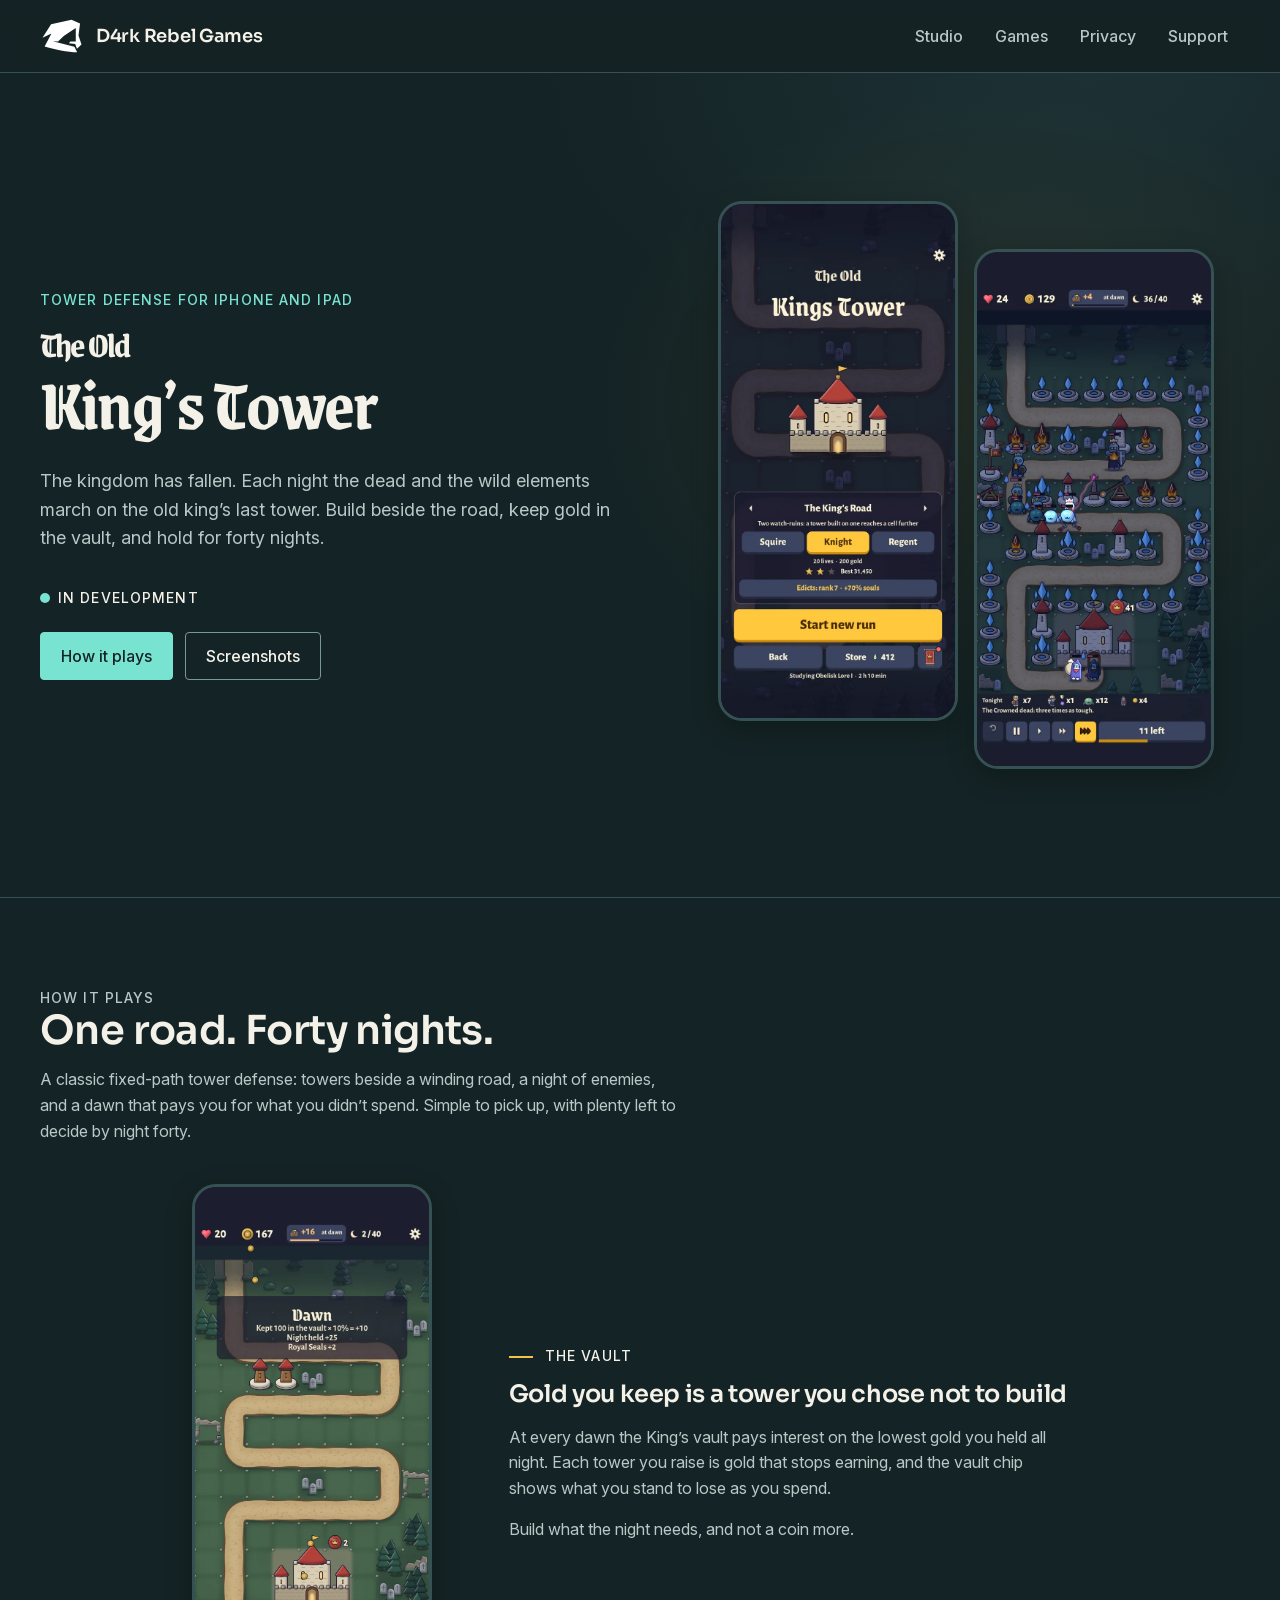
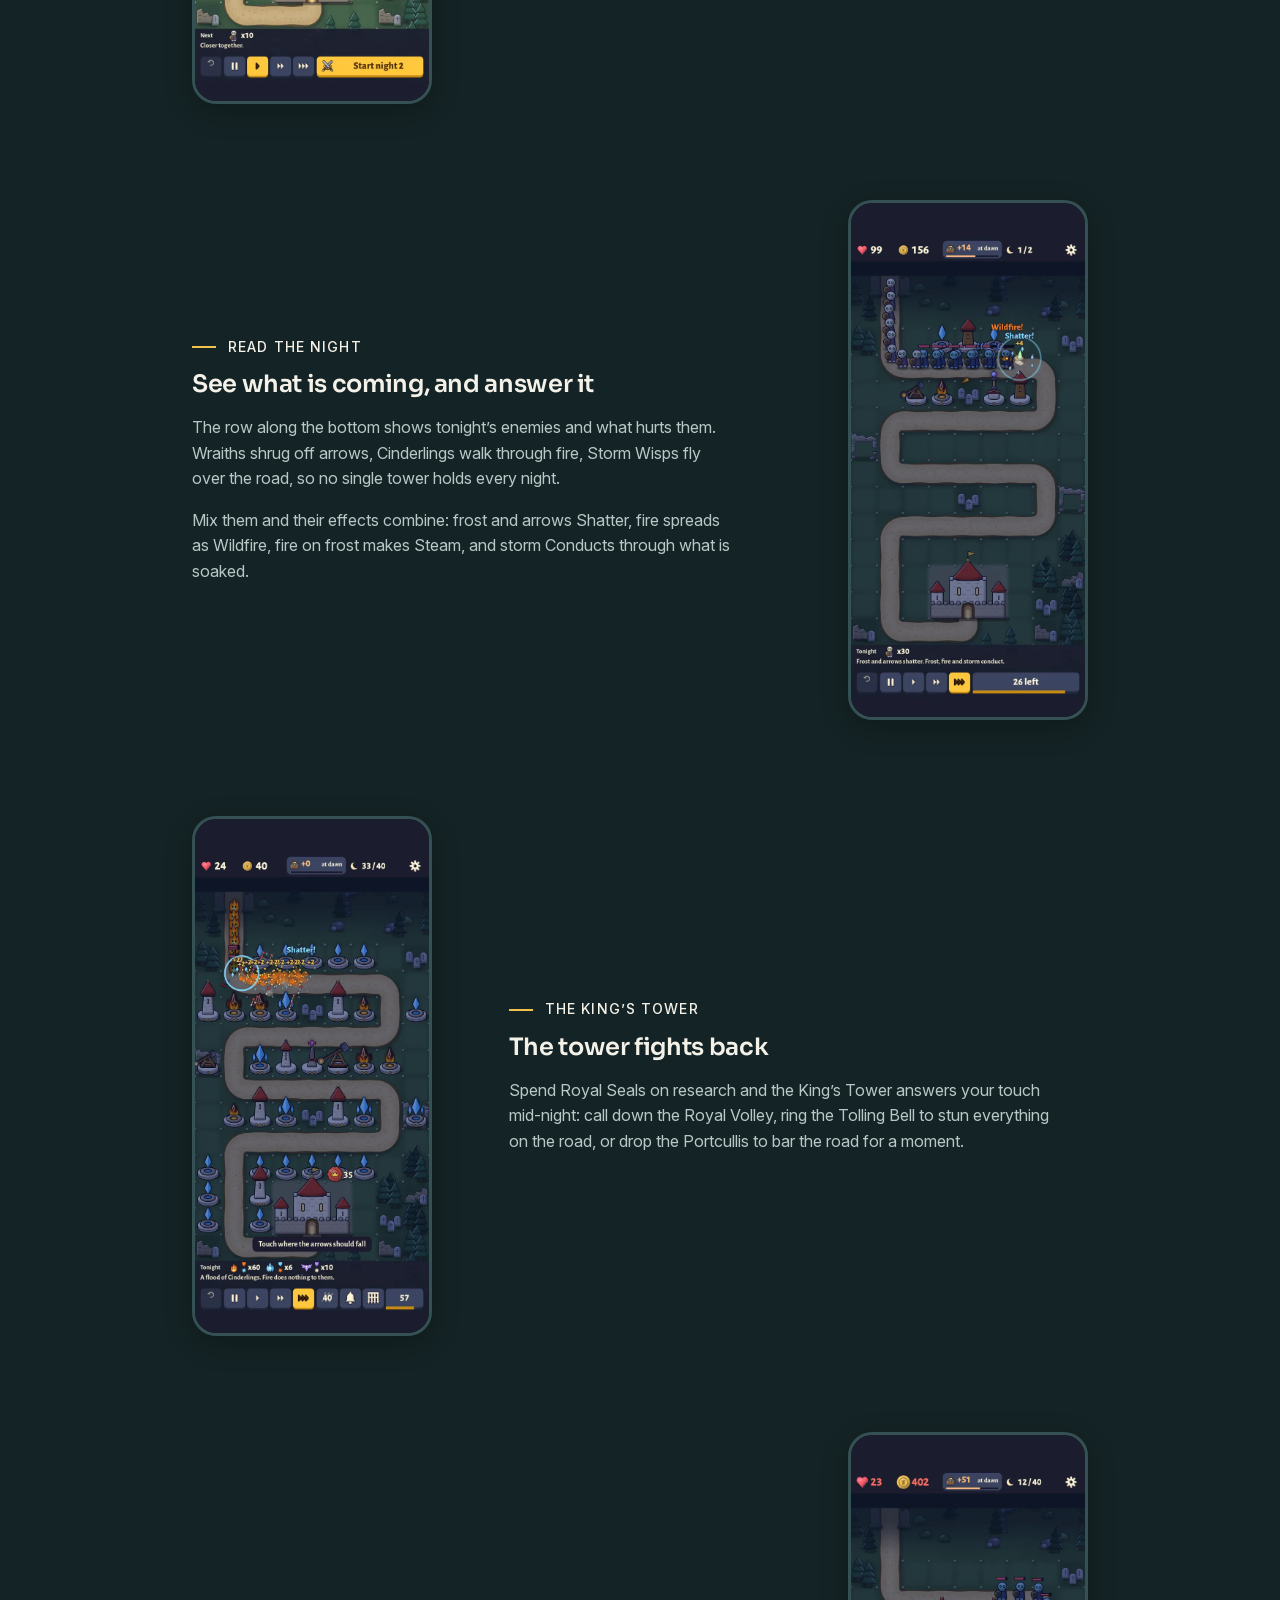
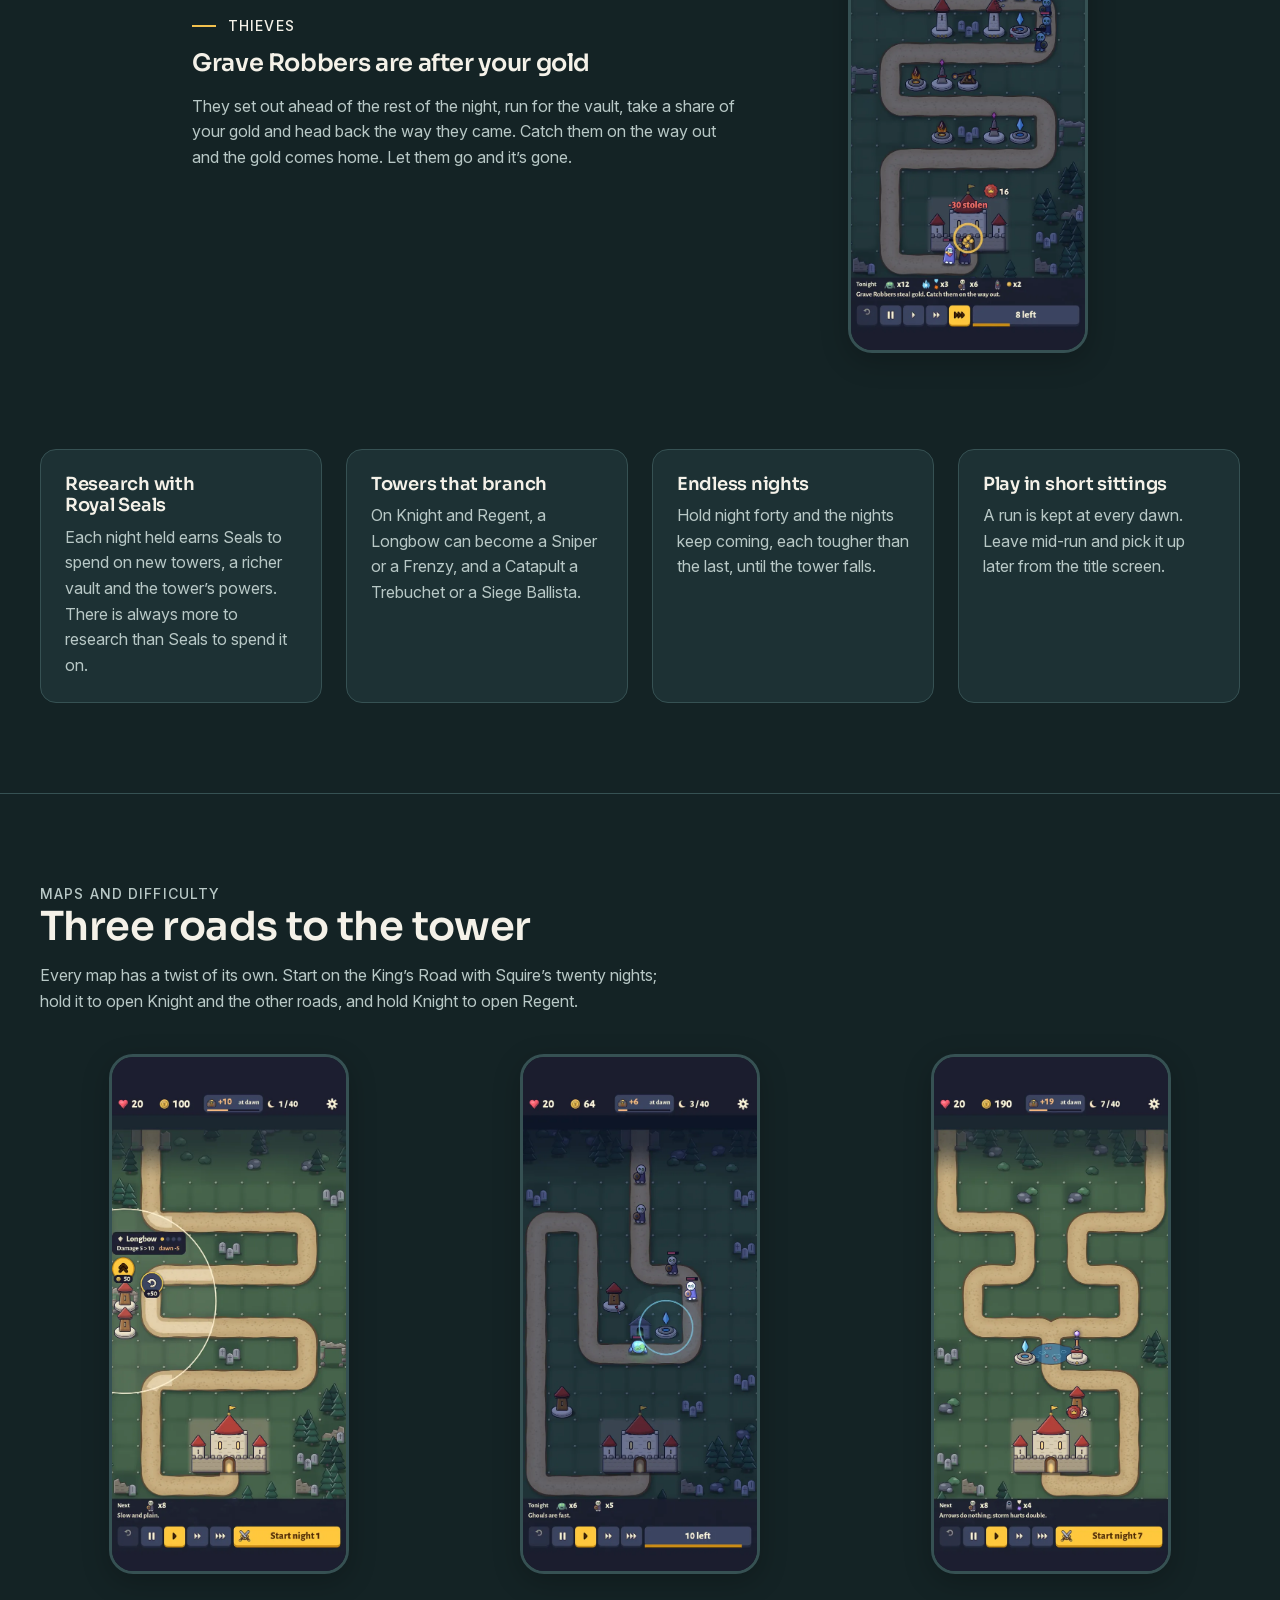
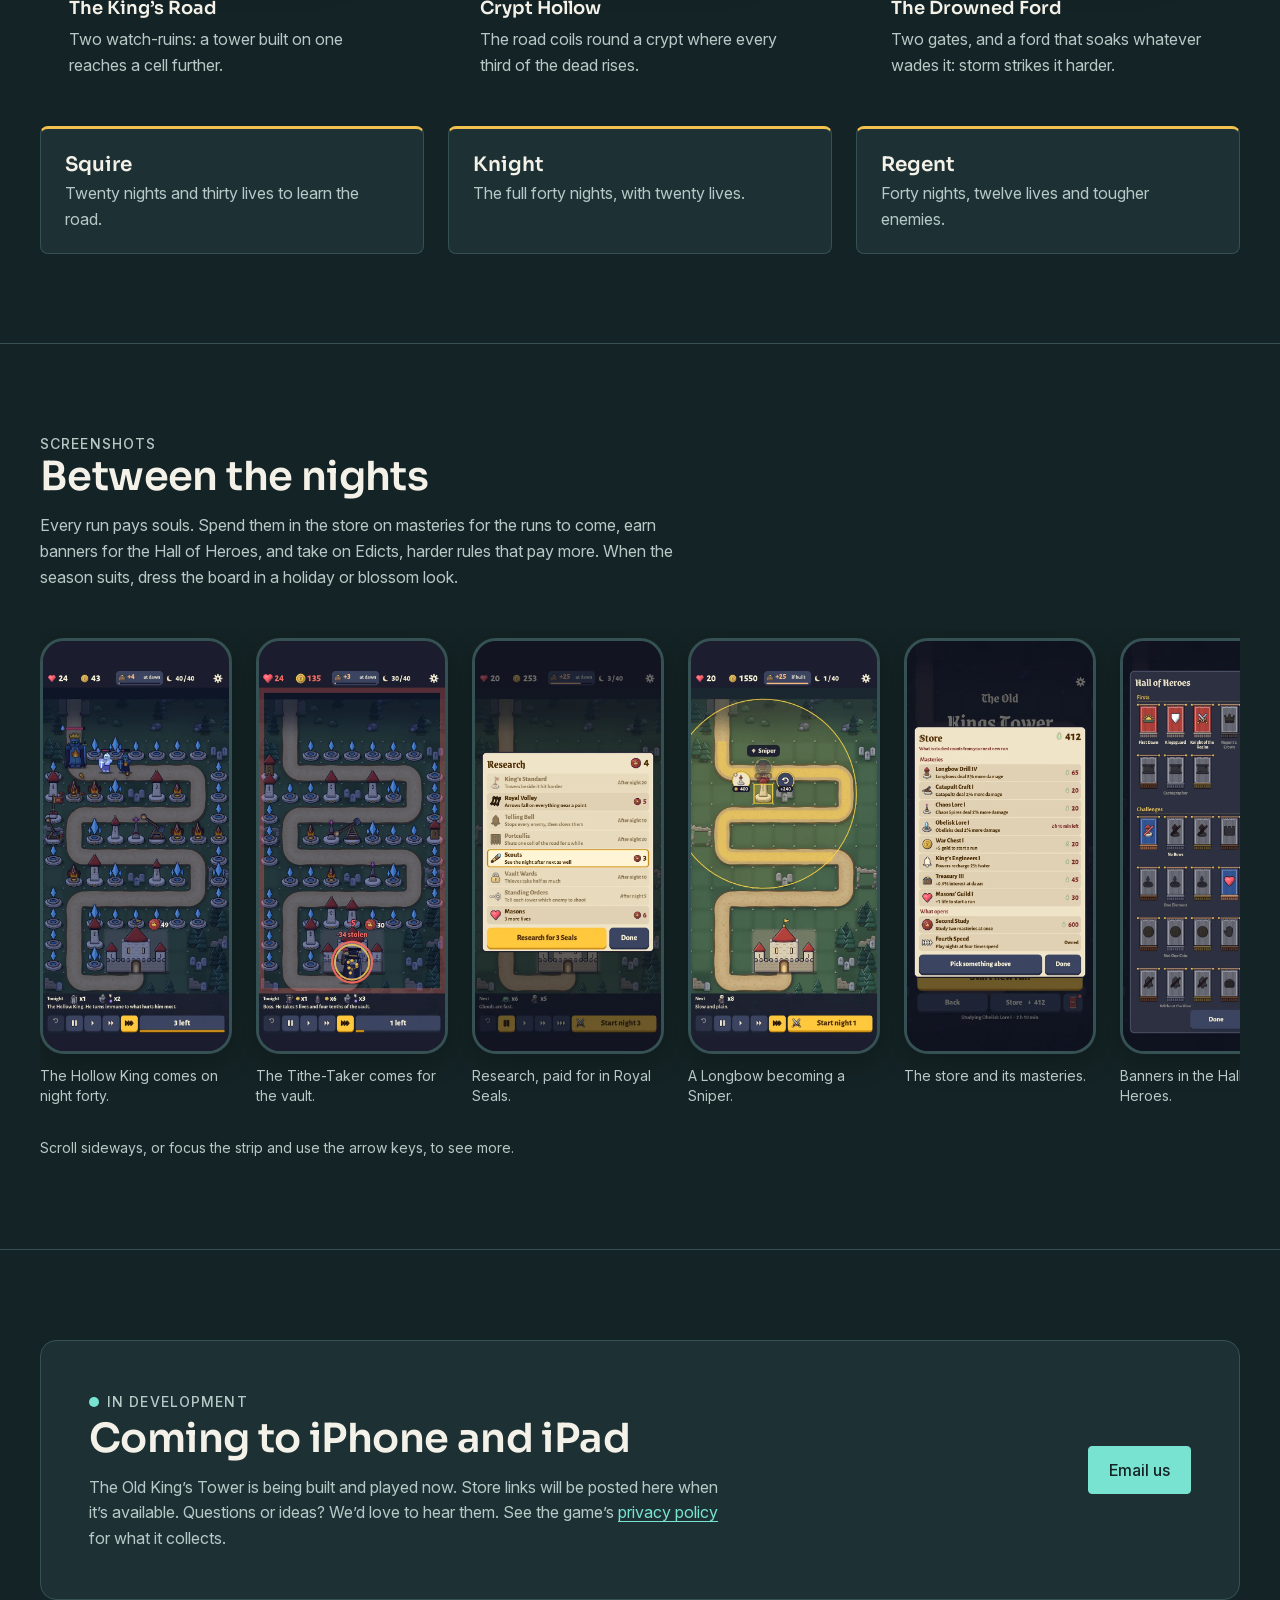
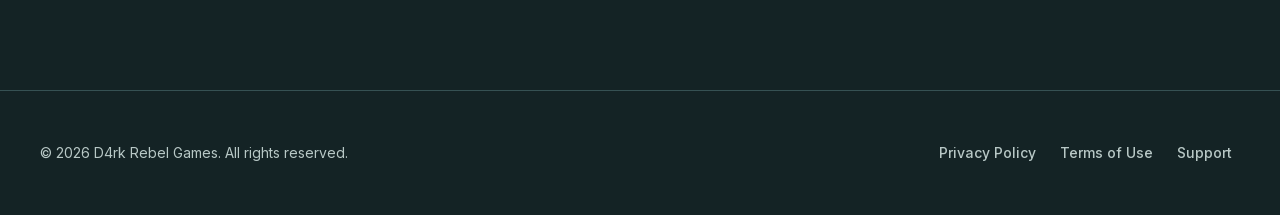
==== commit 10dc2267: "Add a privacy policy for The Old King's Tower The game keeps a local profile and, unless "Share play" ====
--- a/games/the-old-kings-tower/index.html
+++ b/games/the-old-kings-tower/index.html
@@ -221,7 +221,7 @@
           <div>
             <p class="status">In development</p>
             <h2 id="status-heading">Coming to iPhone and iPad</h2>
-            <p>The Old King&rsquo;s Tower is being built and played now. Store links will be posted here when it&rsquo;s available. Questions or ideas? We&rsquo;d love to hear them.</p>
+            <p>The Old King&rsquo;s Tower is being built and played now. Store links will be posted here when it&rsquo;s available. Questions or ideas? We&rsquo;d love to hear them. See the game&rsquo;s <a href="/games/the-old-kings-tower/privacy.html">privacy policy</a> for what it collects.</p>
           </div>
           <a class="btn" href="mailto:support@d4rkrebel.com?subject=The%20Old%20King%E2%80%99s%20Tower">Email us</a>
         </div>
